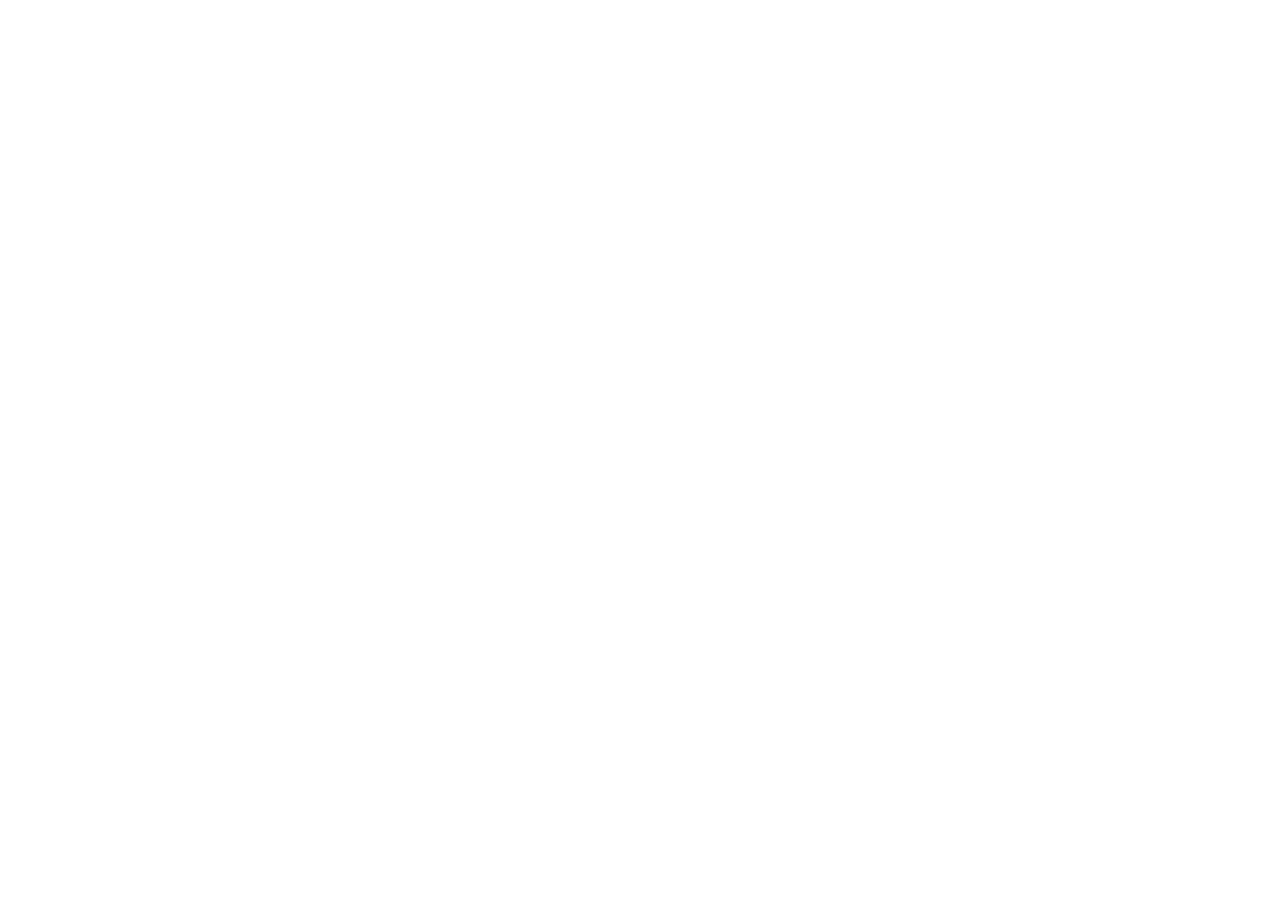
==== index.html @ 67946d80 "Automated deployment to GitHub Pages: 437906b4cdafa1013017b7a76cc0434ded6569ab" ====
<!doctype html><html lang="en"><head><meta charset="utf-8"/><title>Storybook</title><meta name="viewport" content="width=device-width,initial-scale=1"/><style>html, body {
    overflow: hidden;
    height: 100%;
    width: 100%;
    margin: 0;
    padding: 0;
  }</style><script>/* globals window */
  /* eslint-disable no-underscore-dangle */
  try {
    if (window.top !== window) {
      window.__REACT_DEVTOOLS_GLOBAL_HOOK__ = window.top.__REACT_DEVTOOLS_GLOBAL_HOOK__;
    }
  } catch (e) {
    // eslint-disable-next-line no-console
    console.warn('unable to connect to top frame for connecting dev tools');
  }</script><style>.sidebar-header {
        padding: 16px 8px 8px !important;
    }

    .css-19bal3c,
    .css-7nj0wm,
    .css-wl7nqa,
    .css-1ifygg9 {
        font-size: 14px !important;
    }

    .css-qbmosi {
        margin: 0 8px 1rem !important;
    }

    .addon-notes-container {
        max-width: 1100px !important;
    }

    /* Hide Canvas, Notes section */
    .css-1tgscux {
        display: none !important;
    }

    /* Do not affect anything within the addons panel */
    #storybook-panel-root .css-1tgscux {
        display: unset !important;
    }

    /* Hide vertical divider in top bar. */
    .css-11sh1n2 .css-ojgf1b:first-of-type {
        display: none !important;
    }

    .selected {
        background: #017bc1 !important; /* Blue[500 */
    }

    /* open-sans-300normal - latin */
    @font-face {
        font-family: 'Open Sans';
        font-style: normal;
        font-display: swap;
        font-weight: 300;
        src: local('Open Sans Light'), local('Open Sans-Light'),
            url('./open-sans-latin-300-normal.woff2') format('woff2'),
            /* Super Modern Browsers */ url('./open-sans-latin-300-normal.woff') format('woff');
        /* Modern Browsers */
    }

    /* open-sans-300italic - latin */
    @font-face {
        font-family: 'Open Sans';
        font-style: italic;
        font-display: swap;
        font-weight: 300;
        src: local('Open Sans Light italic'), local('Open Sans-Lightitalic'),
            url('./open-sans-latin-300-italic.woff2') format('woff2'),
            /* Super Modern Browsers */ url('./open-sans-latin-300-italic.woff') format('woff');
        /* Modern Browsers */
    }

    /* open-sans-400normal - latin */
    @font-face {
        font-family: 'Open Sans';
        font-style: normal;
        font-display: swap;
        font-weight: 400;
        src: local('Open Sans Regular'), local('Open Sans-Regular'),
            url('./open-sans-latin-400-normal.woff2') format('woff2'),
            /* Super Modern Browsers */ url('./open-sans-latin-400-normal.woff') format('woff');
        /* Modern Browsers */
    }

    /* open-sans-400italic - latin */
    @font-face {
        font-family: 'Open Sans';
        font-style: italic;
        font-display: swap;
        font-weight: 400;
        src: local('Open Sans Regular italic'), local('Open Sans-Regularitalic'),
            url('./open-sans-latin-400-italic.woff2') format('woff2'),
            /* Super Modern Browsers */ url('./open-sans-latin-400-italic.woff') format('woff');
        /* Modern Browsers */
    }

    /* open-sans-600normal - latin */
    @font-face {
        font-family: 'Open Sans';
        font-style: normal;
        font-display: swap;
        font-weight: 600;
        src: local('Open Sans SemiBold'), local('Open Sans-SemiBold'),
            url('./open-sans-latin-600-normal.woff2') format('woff2'),
            /* Super Modern Browsers */ url('./open-sans-latin-600-normal.woff') format('woff');
        /* Modern Browsers */
    }

    /* open-sans-600italic - latin */
    @font-face {
        font-family: 'Open Sans';
        font-style: italic;
        font-display: swap;
        font-weight: 600;
        src: local('Open Sans SemiBold italic'), local('Open Sans-SemiBolditalic'),
            url('./open-sans-latin-600-italic.woff2') format('woff2'),
            /* Super Modern Browsers */ url('./open-sans-latin-600-italic.woff') format('woff');
        /* Modern Browsers */
    }

    /* open-sans-700normal - latin */
    @font-face {
        font-family: 'Open Sans';
        font-style: normal;
        font-display: swap;
        font-weight: 700;
        src: local('Open Sans Bold'), local('Open Sans-Bold'), url('./open-sans-latin-700-normal.woff2') format('woff2'),
            /* Super Modern Browsers */ url('./open-sans-latin-700-normal.woff') format('woff');
        /* Modern Browsers */
    }

    /* open-sans-700italic - latin */
    @font-face {
        font-family: 'Open Sans';
        font-style: italic;
        font-display: swap;
        font-weight: 700;
        src: local('Open Sans Bold italic'), local('Open Sans-Bolditalic'),
            url('./open-sans-latin-700-italic.woff2') format('woff2'),
            /* Super Modern Browsers */ url('./open-sans-latin-700-italic.woff') format('woff');
        /* Modern Browsers */
    }

    /* open-sans-800normal - latin */
    @font-face {
        font-family: 'Open Sans';
        font-style: normal;
        font-display: swap;
        font-weight: 800;
        src: local('Open Sans ExtraBold'), local('Open Sans-ExtraBold'),
            url('./open-sans-latin-800-normal.woff2') format('woff2'),
            /* Super Modern Browsers */ url('./open-sans-latin-800-normal.woff') format('woff');
        /* Modern Browsers */
    }

    /* open-sans-800italic - latin */
    @font-face {
        font-family: 'Open Sans';
        font-style: italic;
        font-display: swap;
        font-weight: 800;
        src: local('Open Sans ExtraBold italic'), local('Open Sans-ExtraBolditalic'),
            url('./open-sans-latin-800-italic.woff2') format('woff2'),
            /* Super Modern Browsers */ url('./open-sans-latin-800-italic.woff') format('woff');
        /* Modern Browsers */
    }</style><script>window.STORYBOOK_GA_ID = '%STORYBOOK_GA_ID%';</script><style>#root[hidden],
      #docs-root[hidden] {
        display: none !important;
      }</style></head><body><div id="root"></div><div id="docs-root"></div><script>window['DOCS_MODE'] = false;</script><script src="runtime~main.286b69a873d49f2f199c.bundle.js"></script><script src="vendors~main.bc45d7cf0baba2c77a97.bundle.js"></script><script src="main.2dfb1e8debad388379d4.bundle.js"></script></body></html>
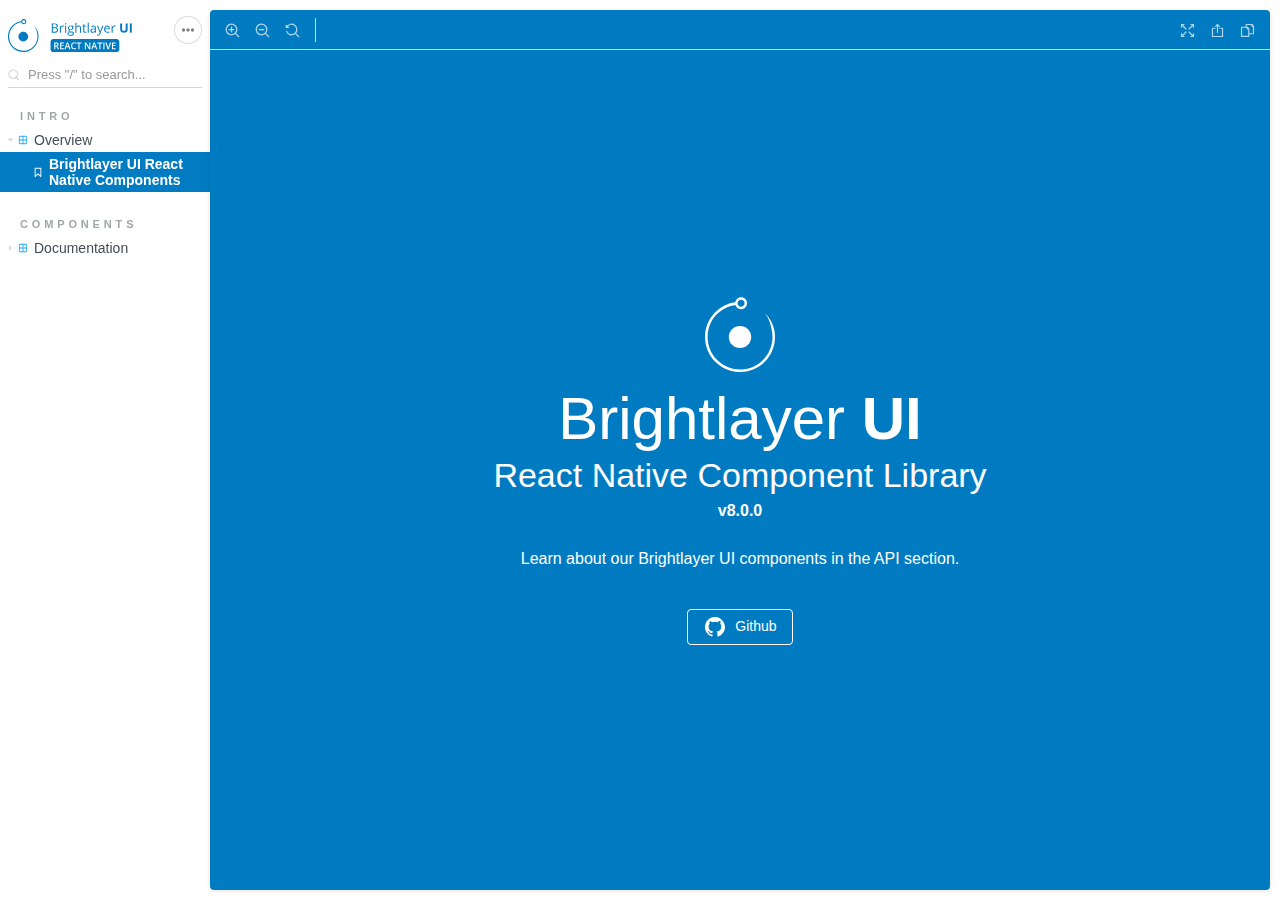
==== commit 6a530362: "Automated deployment to GitHub Pages: b064a8fa5ecde50ee8fe16172b2e661fdeff63cb" ====
--- a/index.html
+++ b/index.html
@@ -168,7 +168,7 @@
             url('./open-sans-latin-800-italic.woff2') format('woff2'),
             /* Super Modern Browsers */ url('./open-sans-latin-800-italic.woff') format('woff');
         /* Modern Browsers */
-    }</style><script>window.STORYBOOK_GA_ID = '%STORYBOOK_GA_ID%';</script><style>#root[hidden],
+    }</style><script>window.STORYBOOK_GA_ID = 'UA-139646200-6';</script><style>#root[hidden],
       #docs-root[hidden] {
         display: none !important;
-      }</style></head><body><div id="root"></div><div id="docs-root"></div><script>window['DOCS_MODE'] = false;</script><script src="runtime~main.286b69a873d49f2f199c.bundle.js"></script><script src="vendors~main.bc45d7cf0baba2c77a97.bundle.js"></script><script src="main.2dfb1e8debad388379d4.bundle.js"></script></body></html>+      }</style></head><body><div id="root"></div><div id="docs-root"></div><script>window['DOCS_MODE'] = false;</script><script src="runtime~main.f6145a39c2e3eb089a89.bundle.js"></script><script src="vendors~main.e07231eb583341d0e548.bundle.js"></script><script src="main.1279f63483debffd73e6.bundle.js"></script></body></html>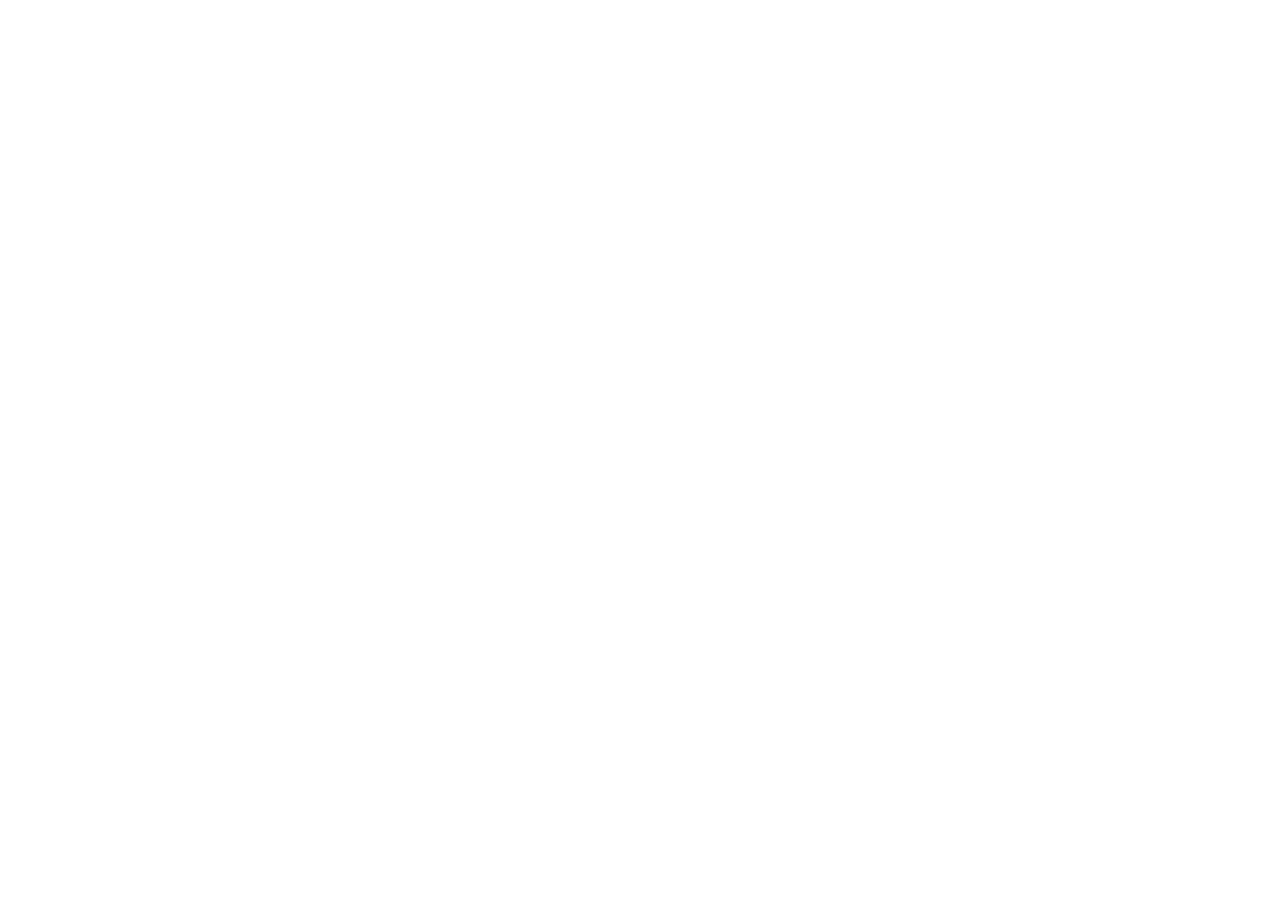
==== commit e24a77e2: "Automated deployment to GitHub Pages 48a9449a530b8d3a617a85629931d19aacf23dd8" ====
--- a/index.html
+++ b/index.html
@@ -1,174 +1,40 @@
-<!doctype html><html lang="en"><head><meta charset="utf-8"/><title>Storybook</title><meta name="viewport" content="width=device-width,initial-scale=1"/><style>html, body {
-    overflow: hidden;
-    height: 100%;
-    width: 100%;
-    margin: 0;
-    padding: 0;
-  }</style><script>/* globals window */
-  /* eslint-disable no-underscore-dangle */
-  try {
-    if (window.top !== window) {
-      window.__REACT_DEVTOOLS_GLOBAL_HOOK__ = window.top.__REACT_DEVTOOLS_GLOBAL_HOOK__;
-    }
-  } catch (e) {
-    // eslint-disable-next-line no-console
-    console.warn('unable to connect to top frame for connecting dev tools');
-  }</script><style>.sidebar-header {
-        padding: 16px 8px 8px !important;
-    }
-
-    .css-19bal3c,
-    .css-7nj0wm,
-    .css-wl7nqa,
-    .css-1ifygg9 {
-        font-size: 14px !important;
-    }
-
-    .css-qbmosi {
-        margin: 0 8px 1rem !important;
-    }
-
-    .addon-notes-container {
-        max-width: 1100px !important;
-    }
-
-    /* Hide Canvas, Notes section */
-    .css-1tgscux {
-        display: none !important;
-    }
-
-    /* Do not affect anything within the addons panel */
-    #storybook-panel-root .css-1tgscux {
-        display: unset !important;
-    }
-
-    /* Hide vertical divider in top bar. */
-    .css-11sh1n2 .css-ojgf1b:first-of-type {
-        display: none !important;
-    }
-
-    .selected {
-        background: #017bc1 !important; /* Blue[500 */
-    }
-
-    /* open-sans-300normal - latin */
-    @font-face {
-        font-family: 'Open Sans';
-        font-style: normal;
-        font-display: swap;
-        font-weight: 300;
-        src: local('Open Sans Light'), local('Open Sans-Light'),
-            url('./open-sans-latin-300-normal.woff2') format('woff2'),
-            /* Super Modern Browsers */ url('./open-sans-latin-300-normal.woff') format('woff');
-        /* Modern Browsers */
-    }
-
-    /* open-sans-300italic - latin */
-    @font-face {
-        font-family: 'Open Sans';
-        font-style: italic;
-        font-display: swap;
-        font-weight: 300;
-        src: local('Open Sans Light italic'), local('Open Sans-Lightitalic'),
-            url('./open-sans-latin-300-italic.woff2') format('woff2'),
-            /* Super Modern Browsers */ url('./open-sans-latin-300-italic.woff') format('woff');
-        /* Modern Browsers */
-    }
-
-    /* open-sans-400normal - latin */
-    @font-face {
-        font-family: 'Open Sans';
-        font-style: normal;
-        font-display: swap;
-        font-weight: 400;
-        src: local('Open Sans Regular'), local('Open Sans-Regular'),
-            url('./open-sans-latin-400-normal.woff2') format('woff2'),
-            /* Super Modern Browsers */ url('./open-sans-latin-400-normal.woff') format('woff');
-        /* Modern Browsers */
-    }
-
-    /* open-sans-400italic - latin */
-    @font-face {
-        font-family: 'Open Sans';
-        font-style: italic;
-        font-display: swap;
-        font-weight: 400;
-        src: local('Open Sans Regular italic'), local('Open Sans-Regularitalic'),
-            url('./open-sans-latin-400-italic.woff2') format('woff2'),
-            /* Super Modern Browsers */ url('./open-sans-latin-400-italic.woff') format('woff');
-        /* Modern Browsers */
-    }
-
-    /* open-sans-600normal - latin */
-    @font-face {
-        font-family: 'Open Sans';
-        font-style: normal;
-        font-display: swap;
-        font-weight: 600;
-        src: local('Open Sans SemiBold'), local('Open Sans-SemiBold'),
-            url('./open-sans-latin-600-normal.woff2') format('woff2'),
-            /* Super Modern Browsers */ url('./open-sans-latin-600-normal.woff') format('woff');
-        /* Modern Browsers */
-    }
-
-    /* open-sans-600italic - latin */
-    @font-face {
-        font-family: 'Open Sans';
-        font-style: italic;
-        font-display: swap;
-        font-weight: 600;
-        src: local('Open Sans SemiBold italic'), local('Open Sans-SemiBolditalic'),
-            url('./open-sans-latin-600-italic.woff2') format('woff2'),
-            /* Super Modern Browsers */ url('./open-sans-latin-600-italic.woff') format('woff');
-        /* Modern Browsers */
-    }
-
-    /* open-sans-700normal - latin */
-    @font-face {
-        font-family: 'Open Sans';
-        font-style: normal;
-        font-display: swap;
-        font-weight: 700;
-        src: local('Open Sans Bold'), local('Open Sans-Bold'), url('./open-sans-latin-700-normal.woff2') format('woff2'),
-            /* Super Modern Browsers */ url('./open-sans-latin-700-normal.woff') format('woff');
-        /* Modern Browsers */
-    }
-
-    /* open-sans-700italic - latin */
-    @font-face {
-        font-family: 'Open Sans';
-        font-style: italic;
-        font-display: swap;
-        font-weight: 700;
-        src: local('Open Sans Bold italic'), local('Open Sans-Bolditalic'),
-            url('./open-sans-latin-700-italic.woff2') format('woff2'),
-            /* Super Modern Browsers */ url('./open-sans-latin-700-italic.woff') format('woff');
-        /* Modern Browsers */
-    }
-
-    /* open-sans-800normal - latin */
-    @font-face {
-        font-family: 'Open Sans';
-        font-style: normal;
-        font-display: swap;
-        font-weight: 800;
-        src: local('Open Sans ExtraBold'), local('Open Sans-ExtraBold'),
-            url('./open-sans-latin-800-normal.woff2') format('woff2'),
-            /* Super Modern Browsers */ url('./open-sans-latin-800-normal.woff') format('woff');
-        /* Modern Browsers */
-    }
-
-    /* open-sans-800italic - latin */
-    @font-face {
-        font-family: 'Open Sans';
-        font-style: italic;
-        font-display: swap;
-        font-weight: 800;
-        src: local('Open Sans ExtraBold italic'), local('Open Sans-ExtraBolditalic'),
-            url('./open-sans-latin-800-italic.woff2') format('woff2'),
-            /* Super Modern Browsers */ url('./open-sans-latin-800-italic.woff') format('woff');
-        /* Modern Browsers */
-    }</style><script>window.STORYBOOK_GA_ID = 'UA-139646200-6';</script><style>#root[hidden],
-      #docs-root[hidden] {
-        display: none !important;
-      }</style></head><body><div id="root"></div><div id="docs-root"></div><script>window['DOCS_MODE'] = false;</script><script src="runtime~main.f6145a39c2e3eb089a89.bundle.js"></script><script src="vendors~main.e07231eb583341d0e548.bundle.js"></script><script src="main.1279f63483debffd73e6.bundle.js"></script></body></html>+<!DOCTYPE html>
+<html lang="en">
+    <head>
+        <!-- Start Single Page Apps for GitHub Pages -->
+        <script type="text/javascript">
+            // Single Page Apps for GitHub Pages
+            // MIT License
+            // https://github.com/rafgraph/spa-github-pages
+            // This script checks to see if a redirect is present in the query string,
+            // converts it back into the correct url and adds it to the
+            // browser's history using window.history.replaceState(...),
+            // which won't cause the browser to attempt to load the new url.
+            // When the single page app is loaded further down in this file,
+            // the correct url will be waiting in the browser's history for
+            // the single page app to route accordingly.
+            (function (l) {
+                if (l.search[1] === '/') {
+                    var decoded = l.search
+                        .slice(1)
+                        .split('&')
+                        .map(function (s) {
+                            return s.replace(/~and~/g, '&');
+                        })
+                        .join('?');
+                    window.history.replaceState(null, null, l.pathname.slice(0, -1) + decoded + l.hash);
+                }
+            })(window.location);
+        </script>
+        <!-- End Single Page Apps for GitHub Pages -->
+        <meta charset="UTF-8" />
+        <link rel="icon" type="image/svg+xml" href="/react-native/favicon.png" />
+        <meta name="viewport" content="width=device-width, initial-scale=1.0" />
+        <title>Brightlayer UI React Native Docs</title>
+      <script type="module" crossorigin src="/react-native/assets/index-C91gtZs7.js"></script>
+      <link rel="stylesheet" crossorigin href="/react-native/assets/index-BjfUd1Qq.css">
+    </head>
+    <body>
+        <div id="root"></div>
+    </body>
+</html>
